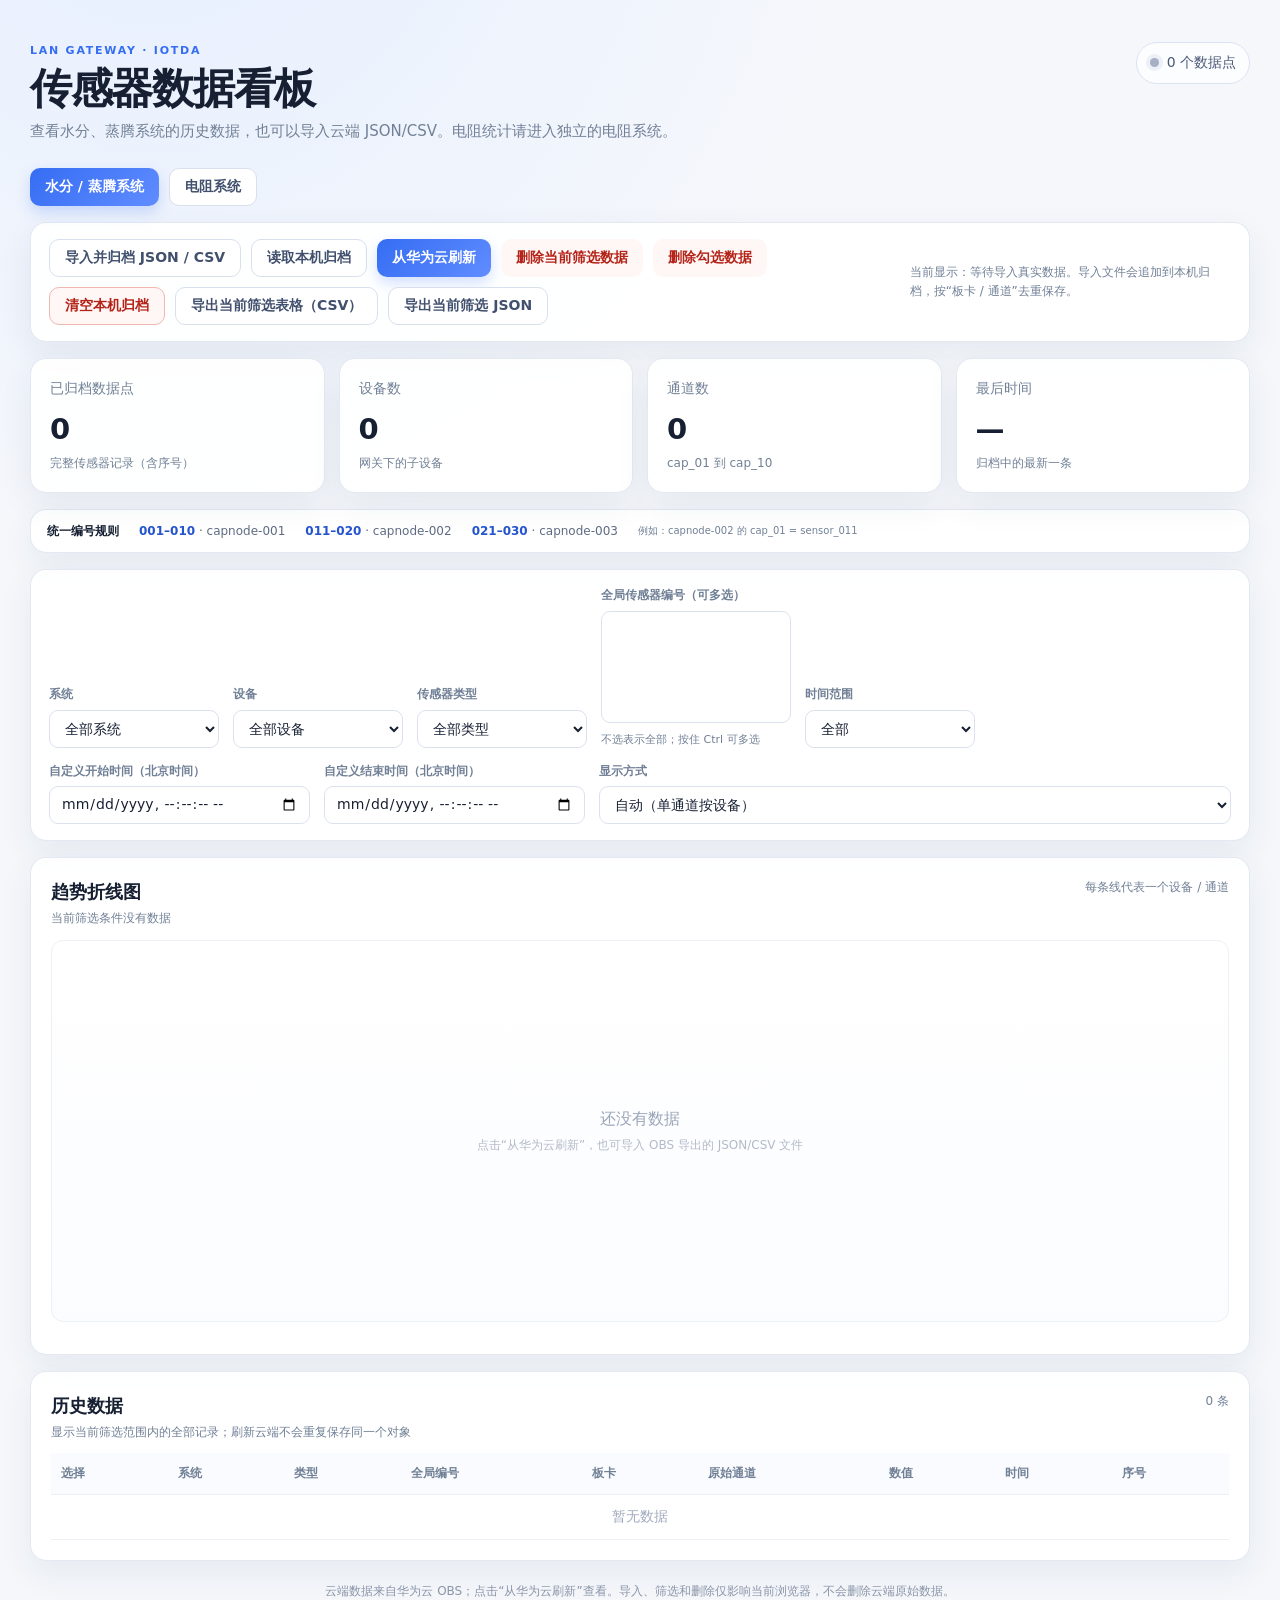
==== index.html @ 7d8273e1 "Publish IoTDA sensor dashboard" ====
<!doctype html>
<html lang="zh-CN">
<head>
  <meta charset="utf-8">
  <meta name="viewport" content="width=device-width, initial-scale=1">
  <title>IoTDA 传感器看板</title>
  <link rel="stylesheet" href="style.css?v=baff49711105">
</head>
<body>
  <main class="page-shell">
    <header class="topbar">
      <div>
        <p class="eyebrow">LAN GATEWAY · IOTDA</p>
        <h1>传感器数据看板</h1>
        <p class="subhead">查看水分、蒸腾系统的历史数据，也可以导入云端 JSON/CSV。电阻统计请进入独立的电阻系统。</p>
      </div>
      <div class="status-pill"><span class="status-dot"></span><span id="dataStatus">等待数据</span></div>
    </header>

    <nav aria-label="系统入口" style="display:flex;gap:10px;flex-wrap:wrap;margin-bottom:16px"><a class="button primary" href="index.html" aria-current="page" style="text-decoration:none">水分 / 蒸腾系统</a><a class="button secondary" href="resistance.html" style="text-decoration:none">电阻系统</a></nav>

    <section class="toolbar card" aria-label="数据操作">
      <div class="toolbar-main">
        <label class="button secondary file-button" for="dataFile">导入并归档 JSON / CSV</label>
        <input id="dataFile" type="file" accept=".json,.csv,.txt,application/json,text/csv" hidden>
        <button class="button secondary" id="loadArchive" type="button">读取本机归档</button>
        <button class="button primary" id="loadCloud" type="button">从华为云刷新</button>
        <button class="button danger" id="deleteFiltered" type="button">删除当前筛选数据</button>
        <button class="button danger" id="deleteSelected" type="button" disabled>删除勾选数据</button>
        <button class="button danger secondary" id="clearArchive" type="button">清空本机归档</button>
        <button class="button secondary" id="exportCsv" type="button">导出当前筛选表格（CSV）</button>
        <button class="button secondary" id="exportJson" type="button">导出当前筛选 JSON</button>
      </div>
      <p class="hint" id="sourceHint">当前没有加载真实数据；导入后会自动追加保存到本机浏览器归档。导出按钮只导出当前板卡、传感器和时间范围筛选结果。</p>
    </section>

    <section class="stats-grid" aria-label="数据概览">
      <article class="stat-card"><span>已归档数据点</span><strong id="statPoints">0</strong><small>完整传感器记录（含序号）</small></article>
      <article class="stat-card"><span>设备数</span><strong id="statDevices">0</strong><small>网关下的子设备</small></article>
      <article class="stat-card"><span>通道数</span><strong id="statChannels">0</strong><small>cap_01 到 cap_10</small></article>
      <article class="stat-card"><span>最后时间</span><strong id="statLatest">—</strong><small>归档中的最新一条</small></article>
    </section>

    <section class="mapping-strip card" aria-label="传感器编号规则">
      <strong>统一编号规则</strong>
      <span><b>001–010</b> · capnode-001</span>
      <span><b>011–020</b> · capnode-002</span>
      <span><b>021–030</b> · capnode-003</span>
      <small>例如：capnode-002 的 cap_01 = sensor_011</small>
    </section>

    <section class="filters card" aria-label="筛选条件">
      <div class="filter-field"><label for="systemSelect">系统</label><select id="systemSelect"><option value="__all__">全部系统</option></select></div>
      <div class="filter-field"><label for="deviceSelect">设备</label><select id="deviceSelect"><option value="__all__">全部设备</option></select></div>
      <div class="filter-field"><label for="sensorTypeSelect">传感器类型</label><select id="sensorTypeSelect"><option value="__all__">全部类型</option><option value="moisture">水分</option><option value="humidity">湿度</option></select></div>
      <div class="filter-field sensor-filter"><label for="channelSelect">全局传感器编号（可多选）</label><select id="channelSelect" multiple size="5" aria-describedby="channelHint"></select><small id="channelHint" class="filter-hint">不选表示全部；按住 Ctrl 可多选</small></div>
      <div class="filter-field"><label for="rangeSelect">时间范围</label><select id="rangeSelect"><option value="all">全部</option><option value="1h">最近 1 小时</option><option value="24h">最近 24 小时</option><option value="7d">最近 7 天</option></select></div>
      <div class="filter-field"><label for="fromTime">自定义开始时间（北京时间）</label><input id="fromTime" type="datetime-local" step="1"></div>
      <div class="filter-field"><label for="toTime">自定义结束时间（北京时间）</label><input id="toTime" type="datetime-local" step="1"></div>
      <div class="filter-field grow"><label for="chartMode">显示方式</label><select id="chartMode"><option value="auto">自动（单通道按设备）</option><option value="all">全部通道叠加</option></select></div>
    </section>

    <section class="chart-card card">
      <div class="card-heading"><div><h2>趋势折线图</h2><p id="chartCaption">请先加载数据</p></div><span class="legend-note">每条线代表一个设备 / 通道</span></div>
      <div class="chart-wrap"><canvas id="trendChart" aria-label="传感器趋势折线图"></canvas><div class="empty-state" id="emptyState">还没有数据<br><small>点击“从华为云刷新”，也可导入 OBS 导出的 JSON/CSV 文件</small></div></div>
      <div class="legend" id="legend" aria-label="图例"></div>
    </section>

    <section class="table-card card">
      <div class="card-heading"><div><h2>历史数据</h2><p>显示当前筛选范围内的全部记录；刷新云端不会重复保存同一个对象</p></div><span class="table-count" id="tableCount">0 条</span></div>
      <div class="table-scroll"><table><thead><tr><th>选择</th><th>系统</th><th>类型</th><th>全局编号</th><th>板卡</th><th>原始通道</th><th>数值</th><th>时间</th><th>序号</th></tr></thead><tbody id="latestTable"><tr><td colspan="9" class="muted">暂无数据</td></tr></tbody></table></div>
    </section>

    <footer class="footer">云端数据来自华为云 OBS；点击“从华为云刷新”查看。导入、筛选和删除仅影响当前浏览器，不会删除云端原始数据。</footer>
  </main>
  <script src="app.js?v=faecf7dfc641"></script>
</body>
</html>
---- style.css ----
:root {
  --ink: #172033;
  --muted: #718096;
  --line: #e6eaf1;
  --card: rgba(255,255,255,.92);
  --blue: #356df3;
  --blue-dark: #2554cf;
  --teal: #0ea5a3;
  --bg: #f5f7fb;
  --shadow: 0 12px 34px rgba(35, 50, 85, .07);
}

* { box-sizing: border-box; }
body { margin: 0; color: var(--ink); background: radial-gradient(circle at 12% -10%, #e6efff 0, transparent 34%), var(--bg); font: 14px/1.55 "Microsoft YaHei", "PingFang SC", system-ui, sans-serif; }
button, select, input { font: inherit; }
.page-shell { width: min(1220px, calc(100% - 36px)); margin: 0 auto; padding: 42px 0 28px; }
.topbar { display: flex; align-items: flex-start; justify-content: space-between; gap: 24px; margin-bottom: 24px; }
.eyebrow { margin: 0 0 6px; color: var(--blue); font-size: 11px; font-weight: 800; letter-spacing: .16em; }
h1, h2, p { margin-top: 0; }
h1 { margin-bottom: 7px; font-size: clamp(28px, 4vw, 42px); line-height: 1.15; letter-spacing: -.03em; }
.subhead { max-width: 690px; margin-bottom: 0; color: var(--muted); font-size: 15px; }
.status-pill { display: inline-flex; align-items: center; gap: 8px; padding: 9px 13px; border: 1px solid #dbe3f5; border-radius: 999px; color: #4b5a78; background: rgba(255,255,255,.76); white-space: nowrap; }
.status-dot { width: 9px; height: 9px; border-radius: 50%; background: #a6b0c4; box-shadow: 0 0 0 4px #edf0f7; }
.status-dot.ready { background: #13aa76; box-shadow: 0 0 0 4px #e5f8f1; }
.card { border: 1px solid rgba(222,228,239,.85); border-radius: 16px; background: var(--card); box-shadow: var(--shadow); }
.toolbar { display: flex; align-items: center; justify-content: space-between; gap: 18px; padding: 16px 18px; margin-bottom: 16px; }
.toolbar-main { display: flex; flex-wrap: wrap; gap: 10px; }
.button { display: inline-flex; align-items: center; justify-content: center; min-height: 38px; padding: 0 15px; border: 0; border-radius: 10px; cursor: pointer; font-weight: 700; transition: .18s ease; }
.button:hover { transform: translateY(-1px); }
.button.primary { color: white; background: linear-gradient(135deg, var(--blue), #608cff); box-shadow: 0 6px 14px rgba(53,109,243,.22); }
.button.secondary { border: 1px solid #d8dfed; color: #41506e; background: #fff; }
.button.danger { color: #b42318; border-color: #f1b6b0; background: #fff7f6; }
.button.danger:hover { background: #ffe9e6; }
.record-check { width: 16px; height: 16px; accent-color: var(--blue); cursor: pointer; }
.hint { margin: 0; color: var(--muted); font-size: 12px; }
.stats-grid { display: grid; grid-template-columns: repeat(4, 1fr); gap: 14px; margin-bottom: 16px; }
.stat-card { min-height: 132px; padding: 19px; border: 1px solid rgba(222,228,239,.85); border-radius: 16px; background: var(--card); box-shadow: var(--shadow); }
.stat-card span, .stat-card small { display: block; color: var(--muted); }
.stat-card strong { display: block; margin: 8px 0 2px; font-size: 29px; letter-spacing: -.03em; }
.stat-card small { font-size: 12px; }
.mapping-strip { display: flex; align-items: center; flex-wrap: wrap; gap: 12px 20px; padding: 12px 16px; margin-bottom: 16px; color: #5e6b83; font-size: 12px; }
.mapping-strip strong { color: var(--ink); }
.mapping-strip b { color: var(--blue-dark); }
.mapping-strip small { color: var(--muted); }
.filters { display: flex; flex-wrap: wrap; align-items: flex-end; gap: 14px; padding: 16px 18px; margin-bottom: 16px; }
.filter-field { min-width: 170px; }
.sensor-filter { min-width: 190px; }
.filter-field.grow { flex: 1 1 170px; }
.filter-field label { display: block; margin-bottom: 6px; color: var(--muted); font-size: 12px; font-weight: 700; }
select, input[type="datetime-local"] { width: 100%; height: 38px; padding: 0 11px; border: 1px solid #dce2ed; border-radius: 9px; outline: none; color: var(--ink); background: #fff; }
select[multiple] { height: 112px; padding: 6px; }
select:focus, input[type="datetime-local"]:focus { border-color: var(--blue); box-shadow: 0 0 0 3px rgba(53,109,243,.11); }
.filter-hint { display: block; margin-top: 4px; color: var(--muted); font-size: 11px; }
.chart-card, .table-card { padding: 20px; margin-bottom: 16px; }
.card-heading { display: flex; align-items: flex-start; justify-content: space-between; gap: 14px; margin-bottom: 12px; }
h2 { margin-bottom: 3px; font-size: 18px; }
.card-heading p { margin-bottom: 0; color: var(--muted); font-size: 12px; }
.legend-note, .table-count { color: var(--muted); font-size: 12px; }
.chart-wrap { position: relative; min-height: 380px; border: 1px solid #edf0f5; border-radius: 12px; background: linear-gradient(#fff, #fbfcff); overflow: hidden; }
canvas { display: block; width: 100%; height: 380px; }
.empty-state { position: absolute; inset: 0; display: grid; place-content: center; text-align: center; color: #9aa5b8; font-size: 16px; pointer-events: none; }
.empty-state small { margin-top: 5px; color: #b2bac8; font-size: 12px; }
.legend { display: flex; flex-wrap: wrap; gap: 8px 14px; max-height: 74px; margin-top: 12px; overflow: auto; }
.legend-item { display: inline-flex; align-items: center; gap: 6px; color: #5b6880; font-size: 12px; }
.legend-swatch { width: 18px; height: 3px; border-radius: 999px; }
.table-scroll { overflow-x: auto; }
table { width: 100%; border-collapse: collapse; }
th, td { padding: 11px 10px; border-bottom: 1px solid #edf0f5; text-align: left; white-space: nowrap; }
th { color: var(--muted); font-size: 12px; font-weight: 700; background: #fafbfe; }
td { color: #39465e; }
td.value { color: var(--blue-dark); font-weight: 800; }
.muted { color: #a1aabd; text-align: center; }
.footer { padding: 5px 3px 0; color: #8a95a8; font-size: 12px; text-align: center; }
@media (max-width: 820px) { .page-shell { width: min(100% - 24px, 680px); padding-top: 25px; } .topbar { flex-direction: column; } .stats-grid { grid-template-columns: repeat(2, 1fr); } .filters { display: grid; grid-template-columns: 1fr 1fr; } .filter-field.grow { grid-column: 1 / -1; } .toolbar { align-items: flex-start; flex-direction: column; } .chart-wrap { min-height: 300px; } canvas { height: 300px; } }
@media (max-width: 480px) { .stats-grid { gap: 9px; } .stat-card { min-height: 112px; padding: 14px; } .stat-card strong { font-size: 24px; } .filters { grid-template-columns: 1fr; } .filter-field.grow { grid-column: auto; } .chart-card, .table-card { padding: 14px; } .card-heading { flex-direction: column; } }
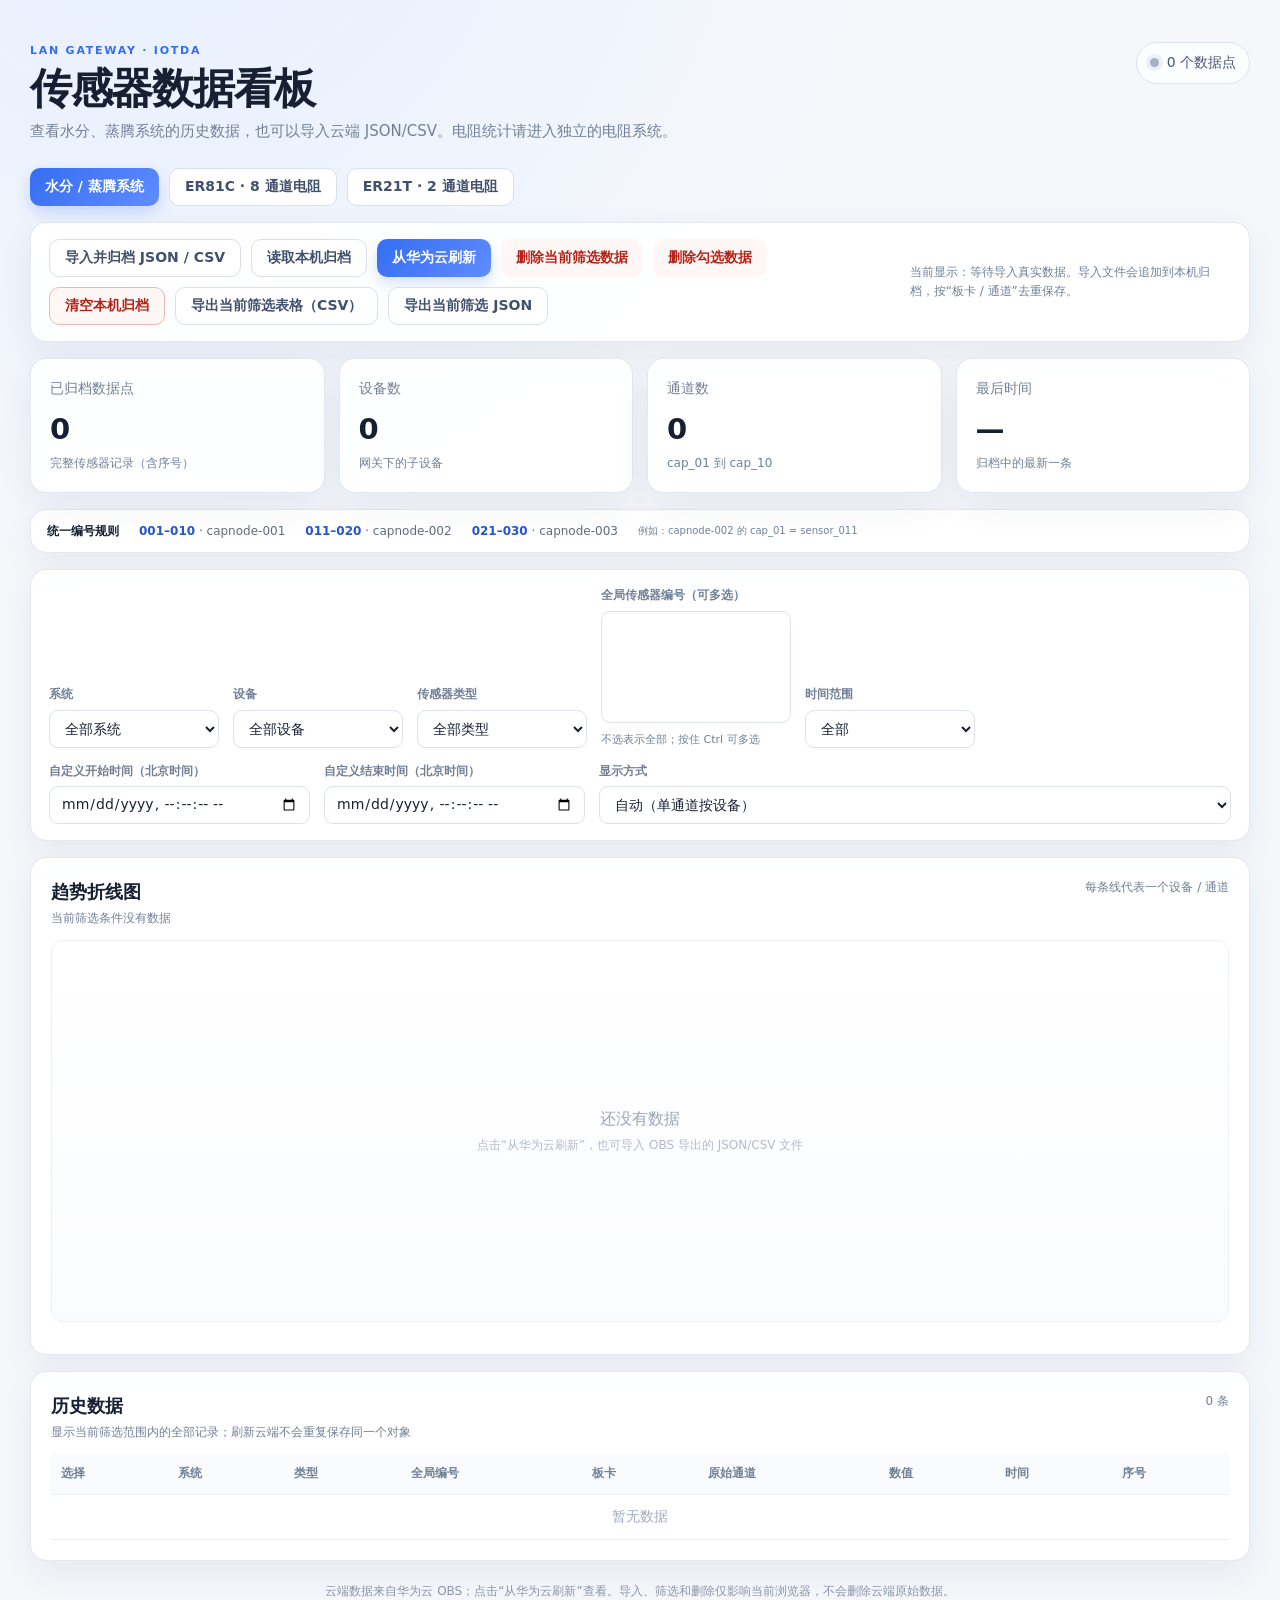
==== commit 5d956bbf: "Separate ER81C and ER21T dashboard views" ====
--- a/index.html
+++ b/index.html
@@ -17,7 +17,7 @@
       <div class="status-pill"><span class="status-dot"></span><span id="dataStatus">等待数据</span></div>
     </header>
 
-    <nav aria-label="系统入口" style="display:flex;gap:10px;flex-wrap:wrap;margin-bottom:16px"><a class="button primary" href="index.html" aria-current="page" style="text-decoration:none">水分 / 蒸腾系统</a><a class="button secondary" href="resistance.html" style="text-decoration:none">电阻系统</a></nav>
+    <nav aria-label="系统入口" style="display:flex;gap:10px;flex-wrap:wrap;margin-bottom:16px"><a class="button primary" href="index.html" aria-current="page" style="text-decoration:none">水分 / 蒸腾系统</a><a class="button secondary" href="resistance.html?model=ER81C" style="text-decoration:none">ER81C · 8 通道电阻</a><a class="button secondary" href="resistance.html?model=ER21T" style="text-decoration:none">ER21T · 2 通道电阻</a></nav>
 
     <section class="toolbar card" aria-label="数据操作">
       <div class="toolbar-main">
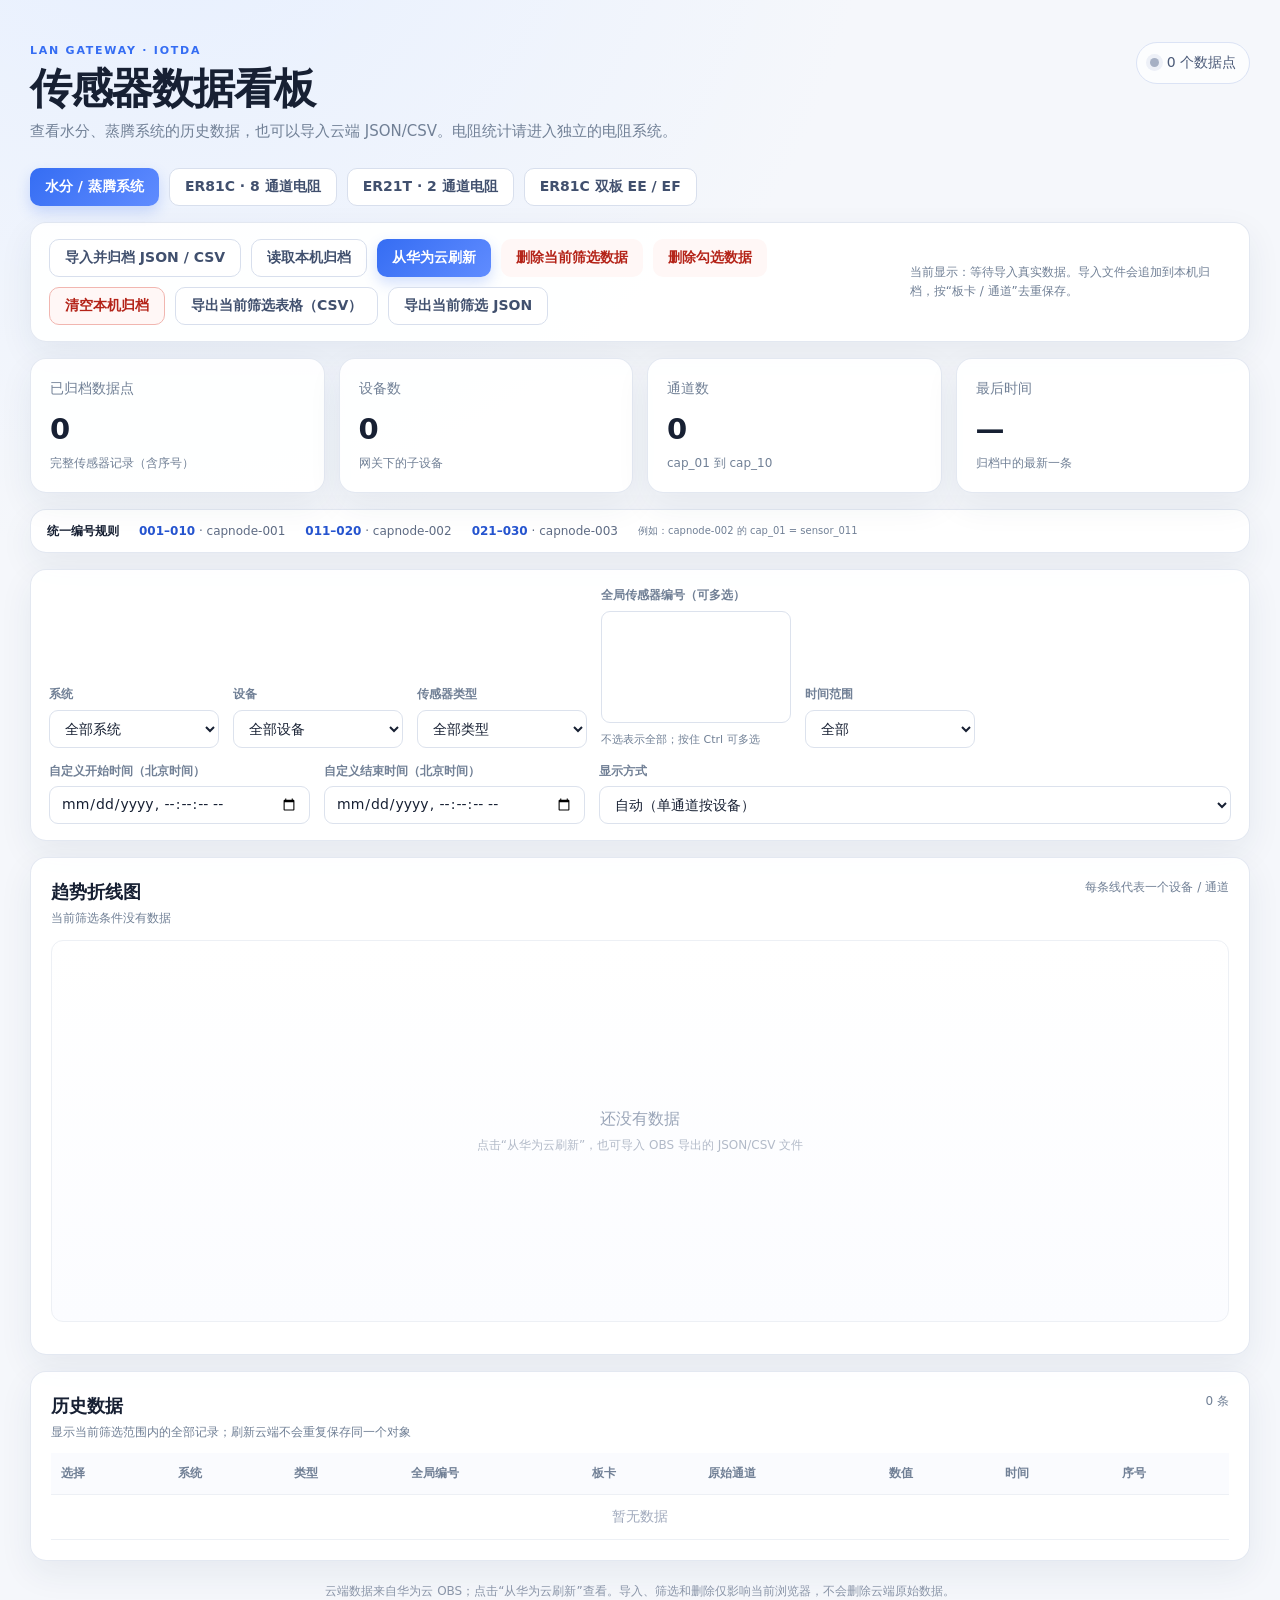
==== commit f3c7f7e5: "Add independent ER81C two-board dashboard" ====
--- a/index.html
+++ b/index.html
@@ -17,7 +17,7 @@
       <div class="status-pill"><span class="status-dot"></span><span id="dataStatus">等待数据</span></div>
     </header>
 
-    <nav aria-label="系统入口" style="display:flex;gap:10px;flex-wrap:wrap;margin-bottom:16px"><a class="button primary" href="index.html" aria-current="page" style="text-decoration:none">水分 / 蒸腾系统</a><a class="button secondary" href="resistance.html?model=ER81C" style="text-decoration:none">ER81C · 8 通道电阻</a><a class="button secondary" href="resistance.html?model=ER21T" style="text-decoration:none">ER21T · 2 通道电阻</a></nav>
+    <nav aria-label="系统入口" style="display:flex;gap:10px;flex-wrap:wrap;margin-bottom:16px"><a class="button primary" href="index.html" aria-current="page" style="text-decoration:none">水分 / 蒸腾系统</a><a class="button secondary" href="resistance.html?model=ER81C" style="text-decoration:none">ER81C · 8 通道电阻</a><a class="button secondary" href="resistance.html?model=ER21T" style="text-decoration:none">ER21T · 2 通道电阻</a><a class="button secondary" href="resistance-two-boards.html" style="text-decoration:none">ER81C 双板 EE / EF</a></nav>
 
     <section class="toolbar card" aria-label="数据操作">
       <div class="toolbar-main">
